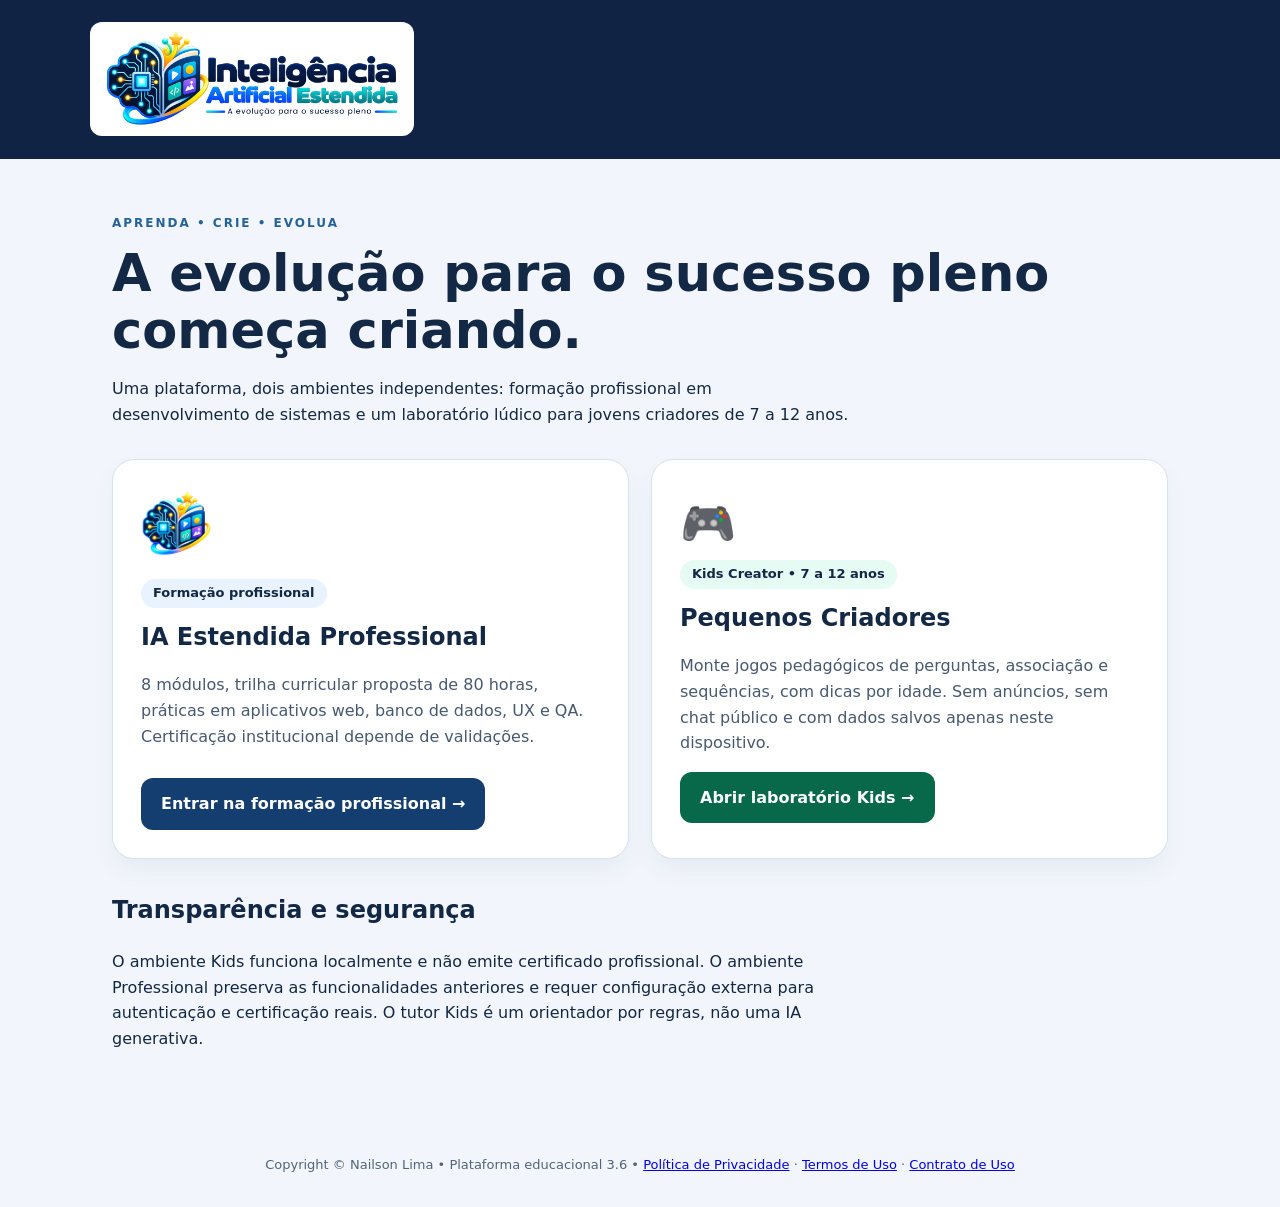
==== index.html @ aca76f1b "Add files via upload" ====
<!doctype html><html lang="pt-BR"><head><meta charset="utf-8"><meta name="viewport" content="width=device-width,initial-scale=1"><meta name="theme-color" content="#102344"><title>Inteligência Artificial Estendida 3.6</title><style>*{box-sizing:border-box}body{margin:0;font:16px/1.6 system-ui,sans-serif;background:#f2f6fc;color:#132844}header{background:#102344;color:white;padding:22px max(22px,calc((100vw - 1100px)/2))}.logo{font-weight:900;letter-spacing:.3px;font-size:22px}.logo span{color:#7ce2c0}main{max-width:1100px;margin:auto;padding:55px 22px}h1{font-size:clamp(30px,5vw,51px);line-height:1.13;margin:12px 0}p{max-width:740px}.eyebrow{color:#246399;font-weight:800;text-transform:uppercase;letter-spacing:2px;font-size:12px}.grid{display:grid;grid-template-columns:repeat(auto-fit,minmax(280px,1fr));gap:22px;margin-top:32px}.card{background:white;border:1px solid #d5e2f1;border-radius:22px;padding:28px;box-shadow:0 12px 25px #112b4b0d}.symbol{font-size:45px}.card h2{margin:10px 0}.card p{min-height:90px;color:#475971}.pill{display:inline-block;background:#e9f3ff;padding:4px 12px;border-radius:100px;font-size:13px;font-weight:700}.kids{background:#e6fbf3}.btn{display:inline-block;background:#153e70;color:white;border-radius:12px;padding:13px 20px;text-decoration:none;font-weight:800}.btn:focus-visible{outline:3px solid #ff9b28}.green{background:#076949}footer{text-align:center;padding:32px;color:#51647b;font-size:13px}</style><link rel="icon" href="[data-uri]" type="image/png"><style id="branding-v34">.brand-logo{display:block;max-width:100%;width:min(590px,100%);height:auto;object-fit:contain}.brand-logo-small{width:245px;max-width:100%;height:auto;display:block}.brand-logo-icon{height:62px;width:62px;object-fit:contain;flex:none}.brand-title-text{line-height:1.25}.brand-on-dark{background:#fff;border-radius:12px;padding:7px 12px;display:inline-flex;max-width:100%}.brand-on-dark img{width:100%;max-height:100px;object-fit:contain}@media(max-width:600px){.brand-on-dark{padding:4px 8px}.brand-logo-icon{height:52px;width:52px}.brand-logo-small{width:184px}}</style></head><body><header><div class="brand-on-dark"><img class="brand-logo" src="[data-uri]" alt="Inteligência Artificial Estendida — A evolução para o sucesso pleno"></div></header><main><div class="eyebrow">Aprenda • Crie • Evolua</div><h1>A evolução para o sucesso pleno começa criando.</h1><p>Uma plataforma, dois ambientes independentes: formação profissional em desenvolvimento de sistemas e um laboratório lúdico para jovens criadores de 7 a 12 anos.</p><div class="grid"><section class="card"><div class="symbol" aria-hidden="true"><img src="[data-uri]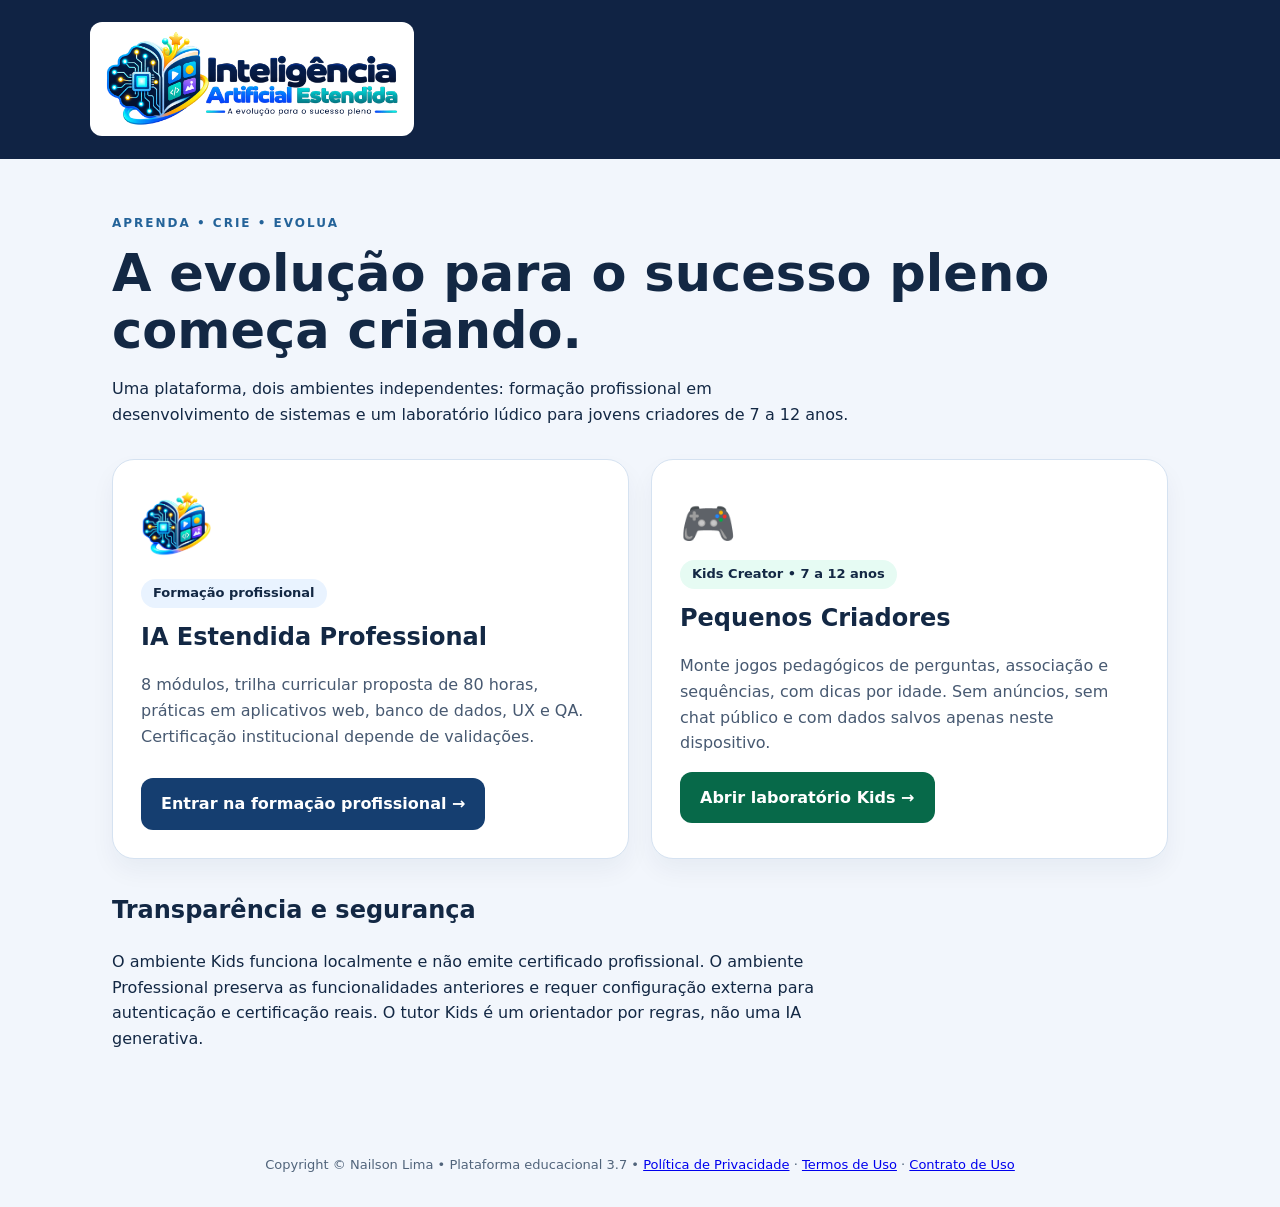
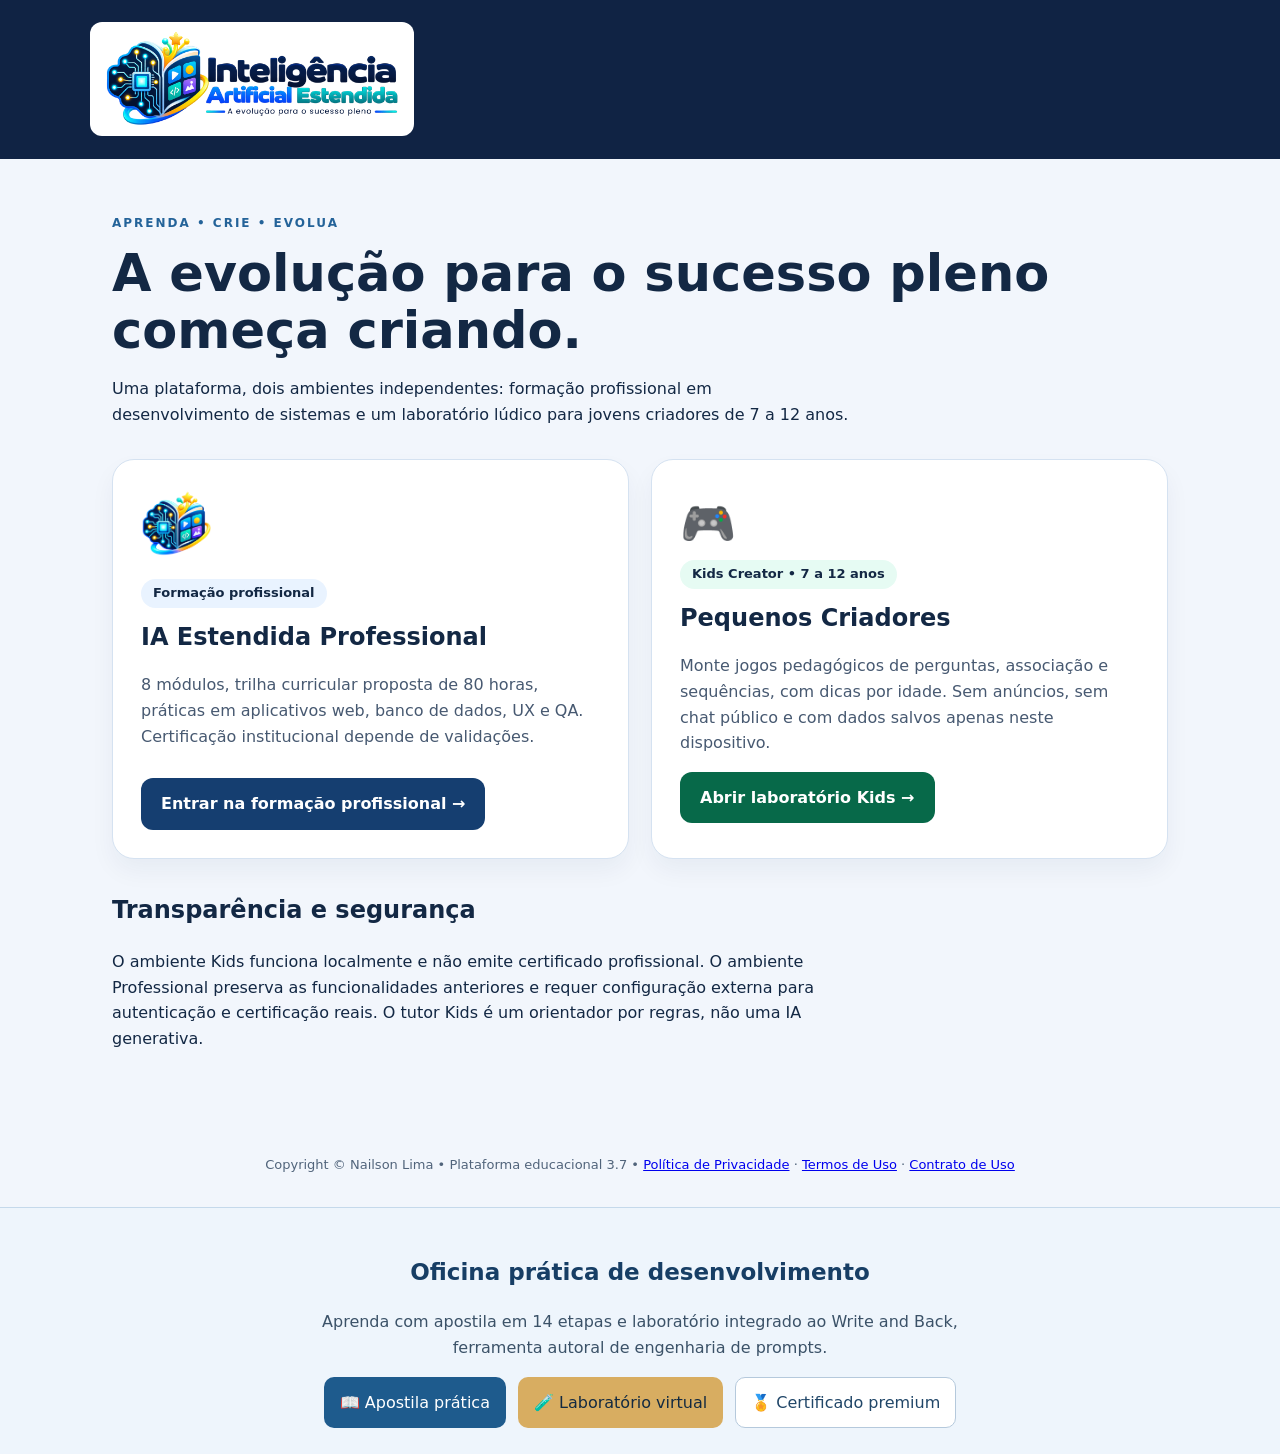
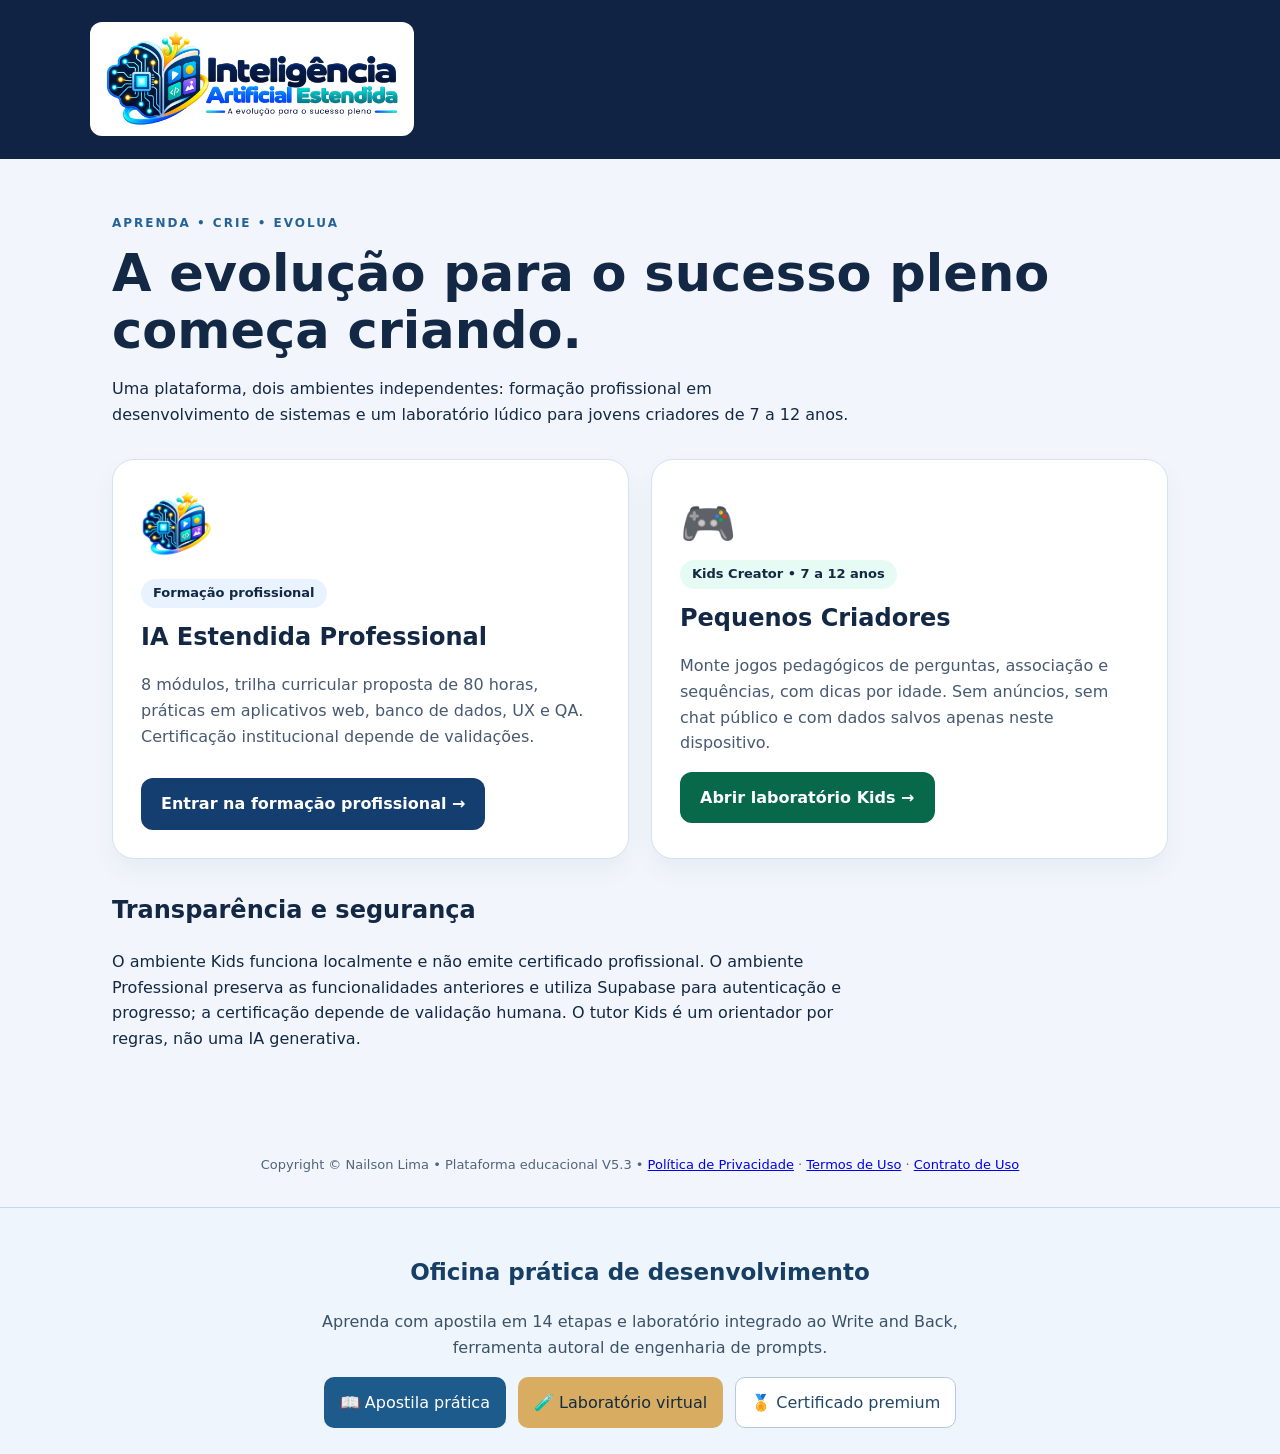
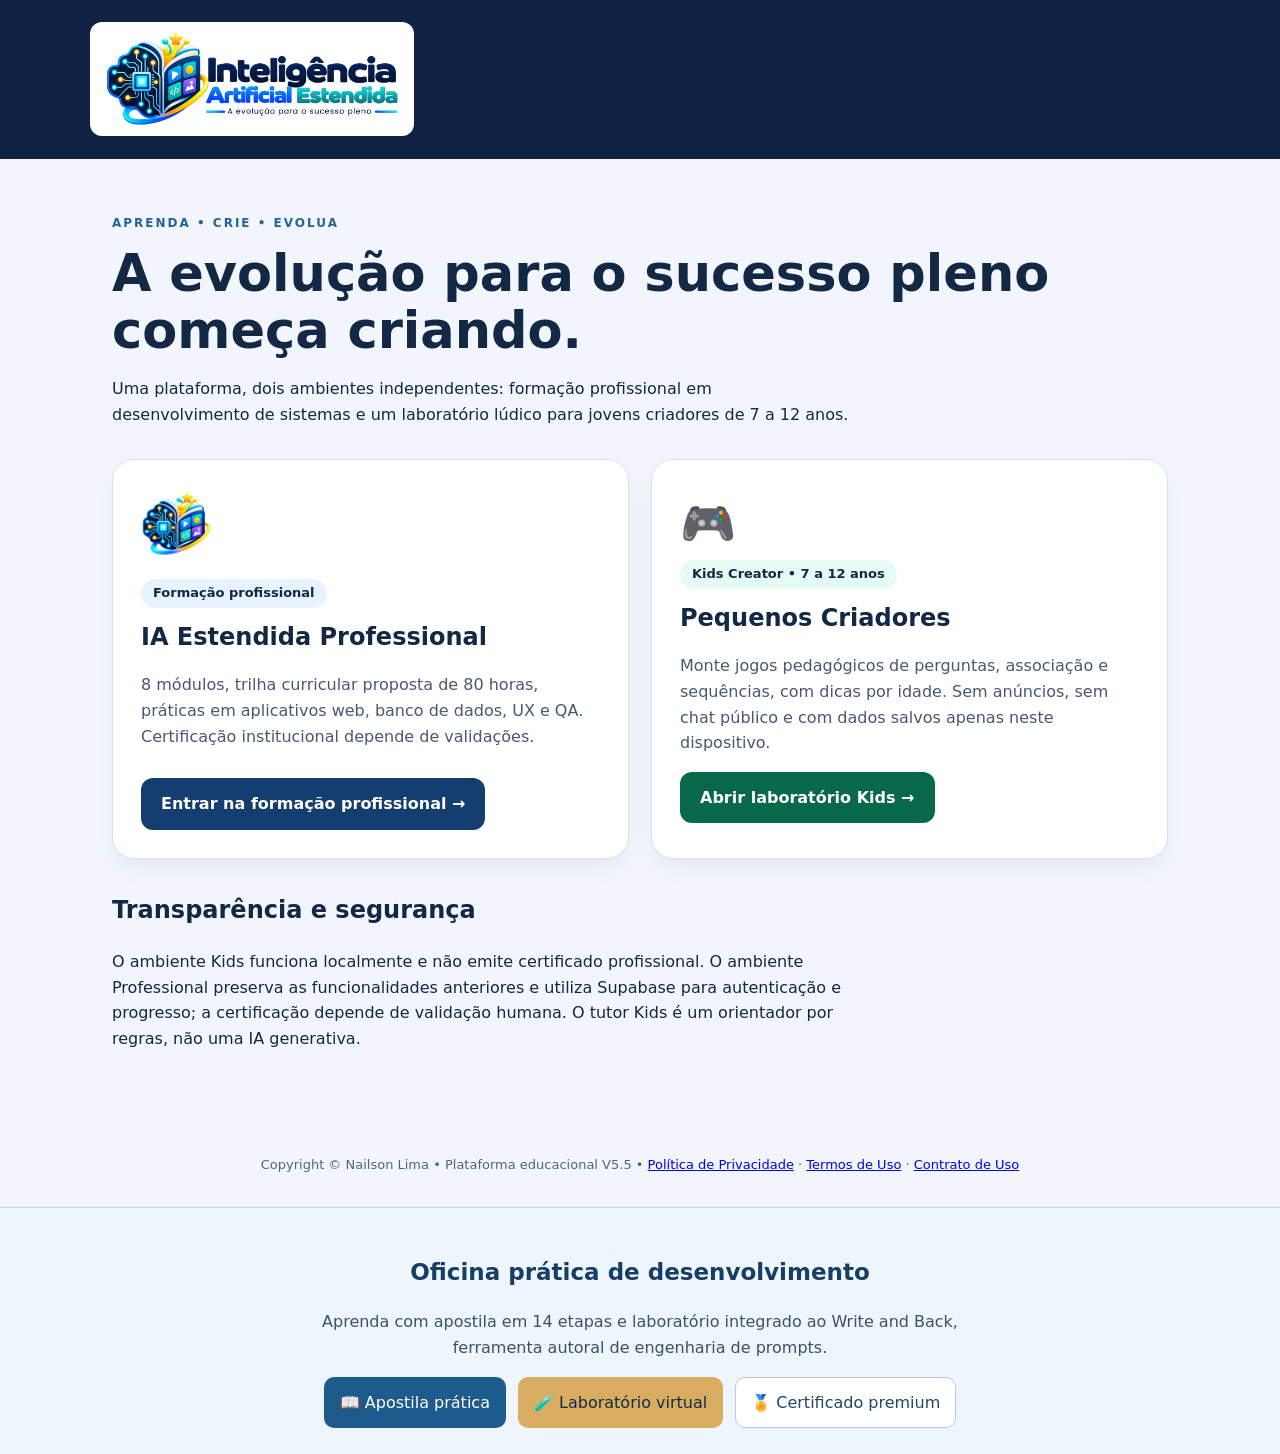
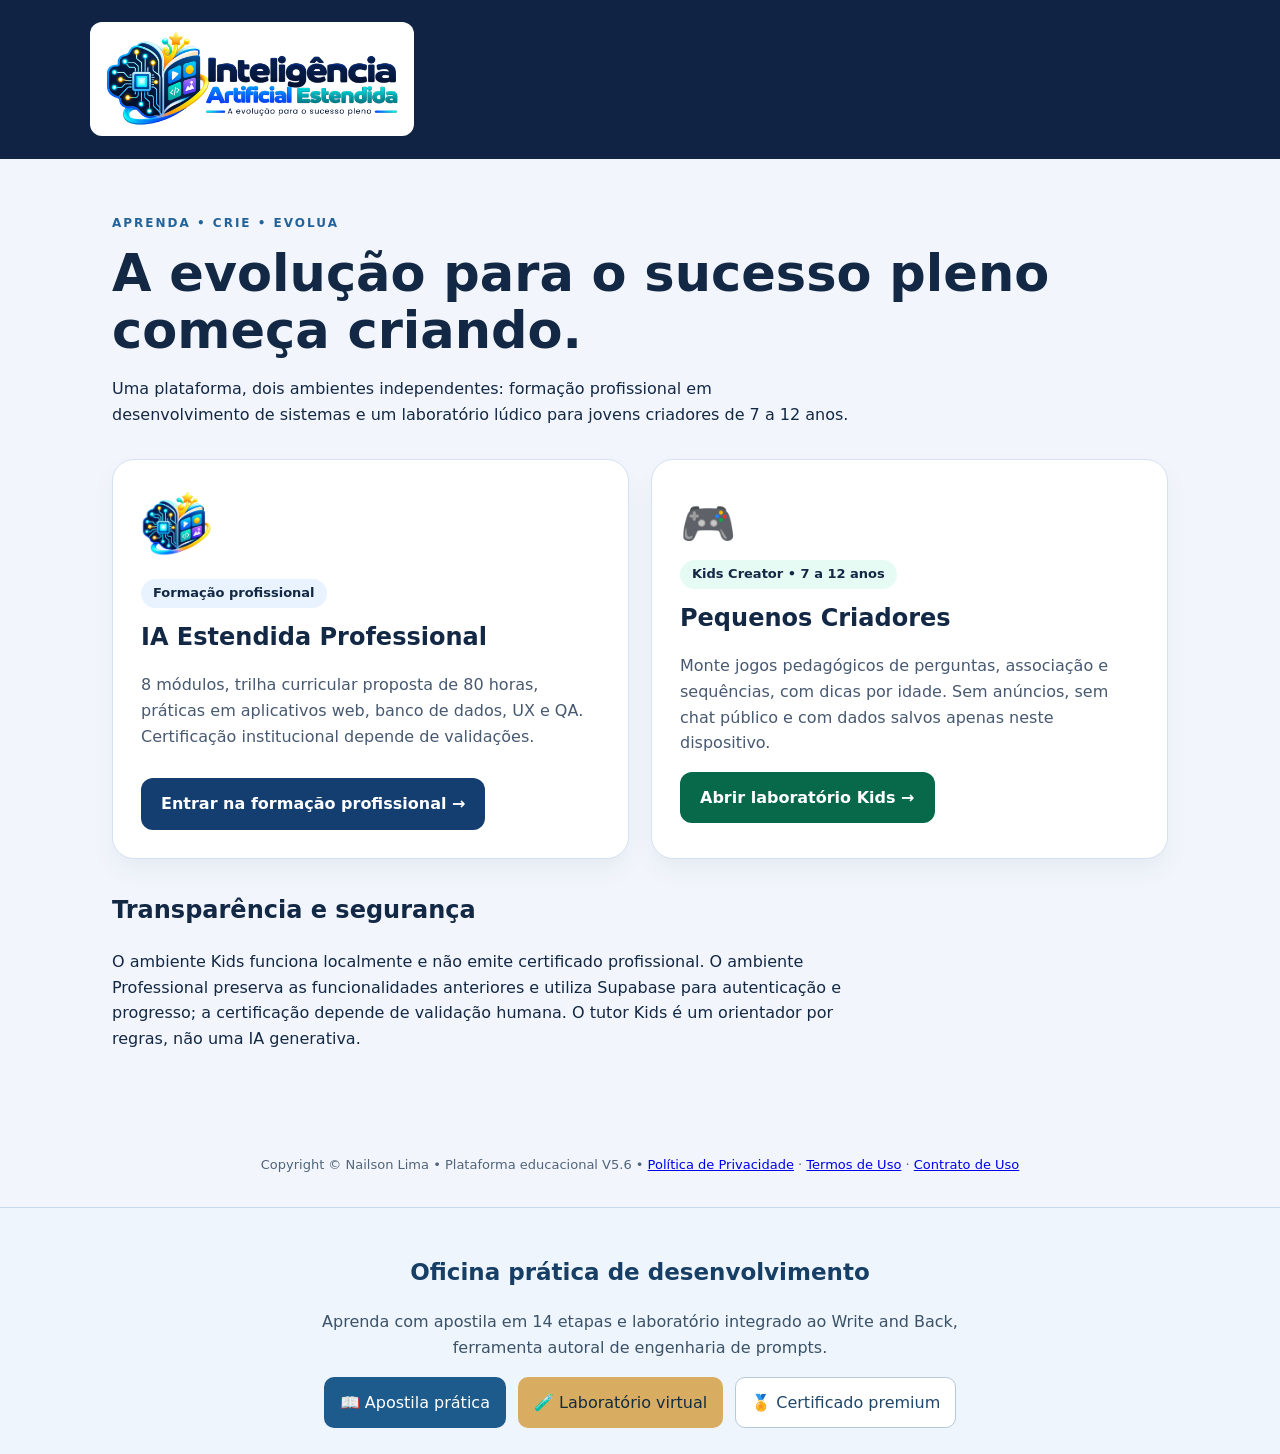
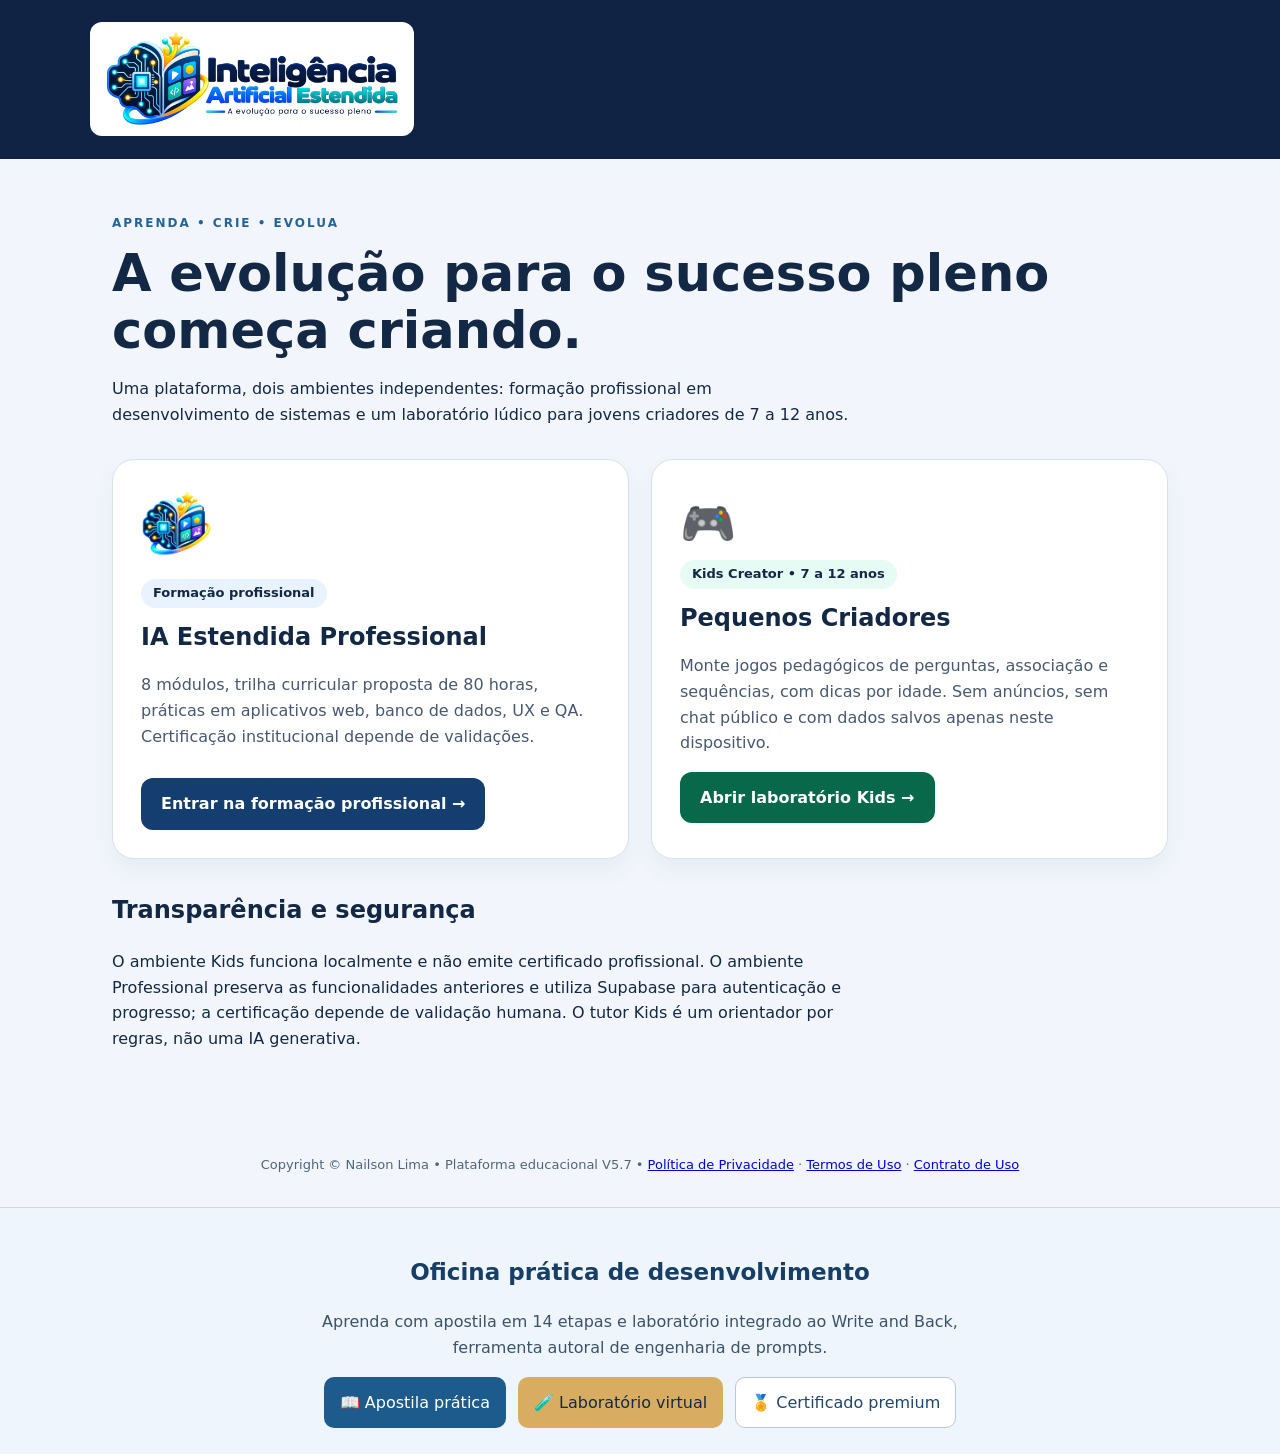
